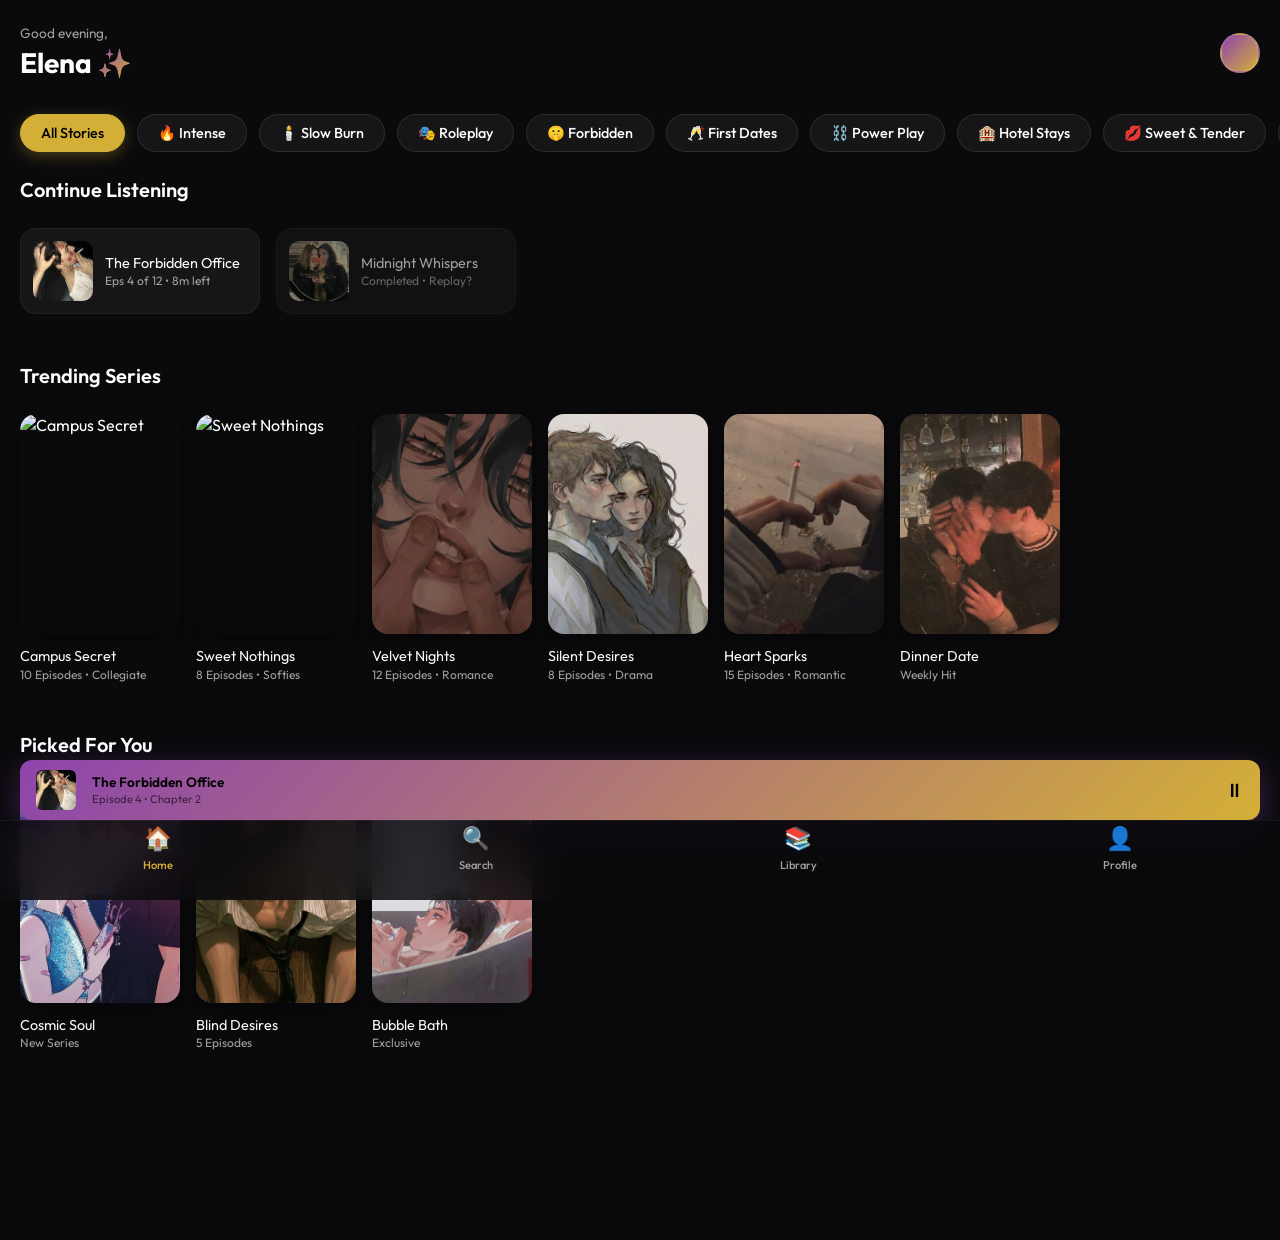
==== index.html @ 640fdff1 "Initial homepage" ====
<!DOCTYPE html>
<html lang="en">

<head>
    <meta charset="UTF-8">
    <meta name="viewport" content="width=device-width, initial-scale=1.0, maximum-scale=1.0, user-scalable=no">
    <title>Aura Audio | Home</title>
    <meta name="description" content="Aura Audio Mobile Experience">
    <link rel="stylesheet" href="index.css">
    <!-- Lucide Icons (optional, using emojis for speed/reliability in this demo) -->
</head>

<body>
    <!-- App Header -->
    <header class="app-header">
        <div class="header-left">
            <p style="color: var(--clr-text-secondary); font-size: 0.85rem;">Good evening,</p>
            <h1>Elena <span class="text-gradient">✨</span></h1>
        </div>
        <div class="header-right">
            <div class="profile-trigger"></div>
        </div>
    </header>

    <!-- Category Chips -->
    <div class="chips-container">
        <div class="chip active">All Stories</div>
        <div class="chip">🔥 Intense</div>
        <div class="chip">🕯️ Slow Burn</div>
        <div class="chip">🎭 Roleplay</div>
        <div class="chip">🤫 Forbidden</div>
        <div class="chip">🥂 First Dates</div>
        <div class="chip">⛓️ Power Play</div>
        <div class="chip">🏨 Hotel Stays</div>
        <div class="chip">💋 Sweet & Tender</div>
        <div class="chip">🏫 Collegiate</div>
        <div class="chip">🎸 Rockstars</div>
        <div class="chip">🐾 Softies</div>
    </div>

    <!-- Continue Listening -->
    <section class="scroll-section">
        <h2>Continue Listening</h2>
        <div class="scroll-rail">
            <div class="rail-card-sq">
                <div class="sq-thumb">
                    <img src="assets/thumb_2.jpg" alt="The Forbidden Office">
                </div>
                <div class="card-info">
                    <div class="title">The Forbidden Office</div>
                    <div class="subtitle">Eps 4 of 12 • 8m left</div>
                </div>
            </div>
            <div class="rail-card-sq" style="opacity: 0.6;">
                <div class="sq-thumb">
                    <img src="assets/thumb_1.jpg" alt="Midnight Whispers">
                </div>
                <div class="card-info">
                    <div class="title">Midnight Whispers</div>
                    <div class="subtitle">Completed • Replay?</div>
                </div>
            </div>
        </div>
    </section>

    <!-- Trending Now -->
    <section class="scroll-section">
        <h2>Trending Series</h2>
        <div class="scroll-rail">
            <div class="rail-card fade-in">
                <div class="card-thumb">
                    <img src="assets/thumb_11.jpg" alt="Campus Secret">
                </div>
                <div class="card-info">
                    <div class="title">Campus Secret</div>
                    <div class="subtitle">10 Episodes • Collegiate</div>
                </div>
            </div>
            <div class="rail-card fade-in" style="animation-delay: 0.1s;">
                <div class="card-thumb">
                    <img src="assets/thumb_12.jpg" alt="Sweet Nothings">
                </div>
                <div class="card-info">
                    <div class="title">Sweet Nothings</div>
                    <div class="subtitle">8 Episodes • Softies</div>
                </div>
            </div>
            <div class="rail-card fade-in" style="animation-delay: 0.15s;">
                <div class="card-thumb">
                    <img src="assets/thumb_4.jpg" alt="Velvet Nights">
                </div>
                <div class="card-info">
                    <div class="title">Velvet Nights</div>
                    <div class="subtitle">12 Episodes • Romance</div>
                </div>
            </div>
            <div class="rail-card fade-in" style="animation-delay: 0.1s;">
                <div class="card-thumb">
                    <img src="assets/thumb_5.jpg" alt="Silent Desires">
                </div>
                <div class="card-info">
                    <div class="title">Silent Desires</div>
                    <div class="subtitle">8 Episodes • Drama</div>
                </div>
            </div>
            <div class="rail-card fade-in" style="animation-delay: 0.2s;">
                <div class="card-thumb">
                    <img src="assets/thumb_6.jpg" alt="Golden Hour">
                </div>
                <div class="card-info">
                    <div class="title">Heart Sparks</div>
                    <div class="subtitle">15 Episodes • Romantic</div>
                </div>
            </div>
            <div class="rail-card fade-in" style="animation-delay: 0.3s;">
                <div class="card-thumb">
                    <img src="assets/thumb_7.jpg" alt="Late Night">
                </div>
                <div class="card-info">
                    <div class="title">Dinner Date</div>
                    <div class="subtitle">Weekly Hit</div>
                </div>
            </div>
        </div>
    </section>

    <!-- Picked For You (Grid Style) -->
    <section class="scroll-section">
        <h2>Picked For You</h2>
        <div class="scroll-rail">
            <div class="rail-card fade-in" style="animation-delay: 0.3s;">
                <div class="card-thumb">
                    <img src="assets/thumb_8.jpg" alt="Cosmic Soul">
                </div>
                <div class="card-info">
                    <div class="title">Cosmic Soul</div>
                    <div class="subtitle">New Series</div>
                </div>
            </div>
            <div class="rail-card fade-in" style="animation-delay: 0.4s;">
                <div class="card-thumb">
                    <img src="assets/thumb_9.jpg" alt="Blind Desires">
                </div>
                <div class="card-info">
                    <div class="title">Blind Desires</div>
                    <div class="subtitle">5 Episodes</div>
                </div>
            </div>
            <div class="rail-card fade-in" style="animation-delay: 0.5s;">
                <div class="card-thumb">
                    <img src="assets/thumb_10.jpg" alt="Bubble Bath">
                </div>
                <div class="card-info">
                    <div class="title">Bubble Bath</div>
                    <div class="subtitle">Exclusive</div>
                </div>
            </div>
        </div>
    </section>

    <!-- Now Playing Fixed Bar -->
    <div class="now-playing">
        <div class="np-thumb">
            <img src="assets/thumb_2.jpg" alt="NP Thumb">
        </div>
        <div class="np-info">
            <div class="np-title">The Forbidden Office</div>
            <div class="np-subtitle">Episode 4 • Chapter 2</div>
        </div>
        <div class="np-controls">
            <div class="play-btn">⏸</div>
        </div>
    </div>

    <!-- Bottom Navigation -->
    <nav class="bottom-nav">
        <div class="nav-item active">
            <div class="nav-icon">🏠</div>
            <span>Home</span>
        </div>
        <div class="nav-item">
            <div class="nav-icon">🔍</div>
            <span>Search</span>
        </div>
        <div class="nav-item">
            <div class="nav-icon">📚</div>
            <span>Library</span>
        </div>
        <div class="nav-item">
            <div class="nav-icon">👤</div>
            <span>Profile</span>
        </div>
    </nav>
    <script>
        // Category Chip Selection
        const chips = document.querySelectorAll('.chip');
        chips.forEach(chip => {
            chip.addEventListener('click', () => {
                chips.forEach(c => c.classList.remove('active'));
                chip.classList.add('active');
            });
        });

        // Bottom Nav Active State
        const navItems = document.querySelectorAll('.nav-item');
        navItems.forEach(item => {
            item.addEventListener('click', () => {
                navItems.forEach(i => i.classList.remove('active'));
                item.classList.add('active');
            });
        });

        // Now Playing Toggle
        const playBtn = document.querySelector('.play-btn');
        let isPlaying = false;
        playBtn.addEventListener('click', () => {
            isPlaying = !isPlaying;
            playBtn.textContent = isPlaying ? '▶️' : '⏸';
        });

        // Scroll Reveal Animation (Intersection Observer)
        const observerOptions = {
            threshold: 0.1
        };

        const observer = new IntersectionObserver((entries) => {
            entries.forEach(entry => {
                if (entry.isIntersecting) {
                    entry.target.classList.add('visible');
                    observer.unobserve(entry.target);
                }
            });
        }, observerOptions);

        document.querySelectorAll('.fade-in, .rail-card, .rail-card-sq').forEach(el => {
            observer.observe(el);
        });
    </script>
</body>

</html>
---- index.css ----
@import url('https://fonts.googleapis.com/css2?family=Outfit:wght@300;400;600;700&display=swap');

:root {
    /* Identical Color Palette for Brand Consistency */
    --clr-bg: #0a0a0c;
    --clr-surface: rgba(255, 255, 255, 0.05);
    --clr-accent-primary: #d4af37;
    /* Gold */
    --clr-accent-secondary: #8e44ad;
    /* Purple */
    --clr-text-primary: #ffffff;
    --clr-text-secondary: #a0a0a0;

    --grad-aura: linear-gradient(135deg, #8e44ad 0%, #d4af37 100%);
    --grad-dark-overlay: linear-gradient(180deg, rgba(10, 10, 12, 0) 0%, #0a0a0c 100%);

    --transition-smooth: all 0.3s cubic-bezier(0.4, 0, 0.2, 1);
    --safe-area-bottom: 80px;
    /* Space for bottom nav */
}

* {
    margin: 0;
    padding: 0;
    box-sizing: border-box;
    -webkit-tap-highlight-color: transparent;
}

body {
    font-family: 'Outfit', sans-serif;
    background-color: var(--clr-bg);
    color: var(--clr-text-primary);
    line-height: 1.4;
    overflow-x: hidden;
    padding-bottom: calc(var(--safe-area-bottom) + 60px);
    /* Bottom Nav + Now Playing */
}

/* Typography Refinement for App */
h1 {
    font-size: 1.75rem;
    font-weight: 700;
}

h2 {
    font-size: 1.25rem;
    font-weight: 600;
    margin-bottom: 1rem;
    padding: 0 1.25rem;
}

h3 {
    font-size: 1rem;
    font-weight: 600;
}

.text-gradient {
    background: var(--grad-aura);
    -webkit-background-clip: text;
    background-clip: text;
    -webkit-text-fill-color: transparent;
}

/* App Header */
.app-header {
    padding: 1.5rem 1.25rem;
    display: flex;
    justify-content: space-between;
    align-items: center;
    position: sticky;
    top: 0;
    z-index: 100;
    background: var(--clr-bg);
}

.profile-trigger {
    width: 40px;
    height: 40px;
    border-radius: 50%;
    background: var(--grad-aura);
    border: 2px solid rgba(255, 255, 255, 0.1);
}

.logo-mini {
    font-weight: 700;
    letter-spacing: 1px;
    font-size: 1.1rem;
}

/* Category Chips */
.chips-container {
    display: flex;
    gap: 0.75rem;
    overflow-x: auto;
    padding: 0.5rem 1.25rem 1.5rem;
    scrollbar-width: none;
    /* Firefox */
}

.chips-container::-webkit-scrollbar {
    display: none;
}

.chip {
    padding: 0.5rem 1.25rem;
    background: rgba(255, 255, 255, 0.05);
    backdrop-filter: blur(8px);
    -webkit-backdrop-filter: blur(8px);
    border: 1px solid rgba(255, 255, 255, 0.1);
    border-radius: 50px;
    white-space: nowrap;
    font-size: 0.9rem;
    font-weight: 500;
    transition: var(--transition-smooth);
    cursor: pointer;
}

.chip:active {
    transform: scale(0.95);
}

.chip.active {
    background: var(--clr-accent-primary);
    color: #000;
    border-color: var(--clr-accent-primary);
    box-shadow: 0 4px 15px rgba(212, 175, 55, 0.3);
}

/* Horizontal Content Rails */
.scroll-section {
    margin-bottom: 2rem;
}

.scroll-rail {
    display: flex;
    gap: 1rem;
    overflow-x: auto;
    padding: 0.5rem 1.25rem 1rem;
    /* Added padding for shadow/scale room */
    scrollbar-width: none;
}

.scroll-rail::-webkit-scrollbar {
    display: none;
}

.rail-card {
    flex: 0 0 160px;
    transition: var(--transition-smooth);
    cursor: pointer;
}

.rail-card:active {
    transform: scale(0.98);
}

.card-thumb {
    width: 160px;
    height: 220px;
    border-radius: 16px;
    overflow: hidden;
    position: relative;
    margin-bottom: 0.75rem;
    box-shadow: 0 10px 20px rgba(0, 0, 0, 0.3);
}

.card-thumb img {
    width: 100%;
    height: 100%;
    object-fit: cover;
}

.card-info .title {
    font-size: 0.9rem;
    display: -webkit-box;
    -webkit-line-clamp: 1;
    line-clamp: 1;
    -webkit-box-orient: vertical;
    overflow: hidden;
}

.card-info .subtitle {
    font-size: 0.75rem;
    color: var(--clr-text-secondary);
}

/* Square Cards (Continue Listening) */
.rail-card-sq {
    flex: 0 0 240px;
    background: var(--clr-surface);
    border-radius: 16px;
    display: flex;
    align-items: center;
    padding: 0.75rem;
    gap: 0.75rem;
    border: 1px solid rgba(255, 255, 255, 0.05);
    cursor: pointer;
    transition: var(--transition-smooth);
}

.rail-card-sq:active {
    transform: scale(0.98);
}

.sq-thumb {
    width: 60px;
    height: 60px;
    border-radius: 10px;
    overflow: hidden;
}

.sq-thumb img {
    width: 100%;
    height: 100%;
    object-fit: cover;
}

/* Bottom Navigation */
.bottom-nav {
    position: fixed;
    bottom: 0;
    left: 0;
    width: 100%;
    height: var(--safe-area-bottom);
    background: rgba(10, 10, 12, 0.85);
    backdrop-filter: blur(20px);
    -webkit-backdrop-filter: blur(20px);
    display: flex;
    justify-content: space-around;
    align-items: center;
    padding-bottom: 1.5rem;
    /* Safe area for modern phones */
    border-top: 1px solid rgba(255, 255, 255, 0.05);
    z-index: 1000;
}

.nav-item {
    display: flex;
    flex-direction: column;
    align-items: center;
    gap: 4px;
    color: var(--clr-text-secondary);
    font-size: 0.7rem;
    font-weight: 500;
}

.nav-item.active {
    color: var(--clr-accent-primary);
}

.nav-item:active .nav-icon {
    transform: scale(1.2);
}

.nav-icon {
    font-size: 1.4rem;
    transition: transform 0.2s cubic-bezier(0.175, 0.885, 0.32, 1.275);
}

/* Now Playing Bar */
.now-playing {
    position: fixed;
    bottom: var(--safe-area-bottom);
    left: 1.25rem;
    right: 1.25rem;
    height: 60px;
    background: var(--grad-aura);
    border-radius: 12px;
    display: flex;
    align-items: center;
    padding: 0 1rem;
    gap: 1rem;
    z-index: 999;
    box-shadow: 0 10px 30px rgba(142, 68, 173, 0.4);
    animation: slideUpNp 0.8s cubic-bezier(0.4, 0, 0.2, 1) forwards;
}

@keyframes slideUpNp {
    from {
        transform: translateY(100px);
        opacity: 0;
    }

    to {
        transform: translateY(0);
        opacity: 1;
    }
}

.np-thumb {
    width: 40px;
    height: 40px;
    border-radius: 6px;
    overflow: hidden;
}

.np-thumb img {
    width: 100%;
    height: 100%;
    object-fit: cover;
}

.np-info {
    flex: 1;
}

.np-title {
    font-size: 0.85rem;
    font-weight: 600;
    color: #000;
}

.np-subtitle {
    font-size: 0.7rem;
    color: rgba(0, 0, 0, 0.6);
}

.np-controls {
    display: flex;
    gap: 1rem;
    color: #000;
    font-size: 1.2rem;
}

/* Animations */
.fade-in {
    opacity: 0;
    transform: translateY(10px);
    animation: appFadeIn 0.6s ease-out forwards;
}

@keyframes appFadeIn {
    to {
        opacity: 1;
        transform: translateY(0);
    }
}
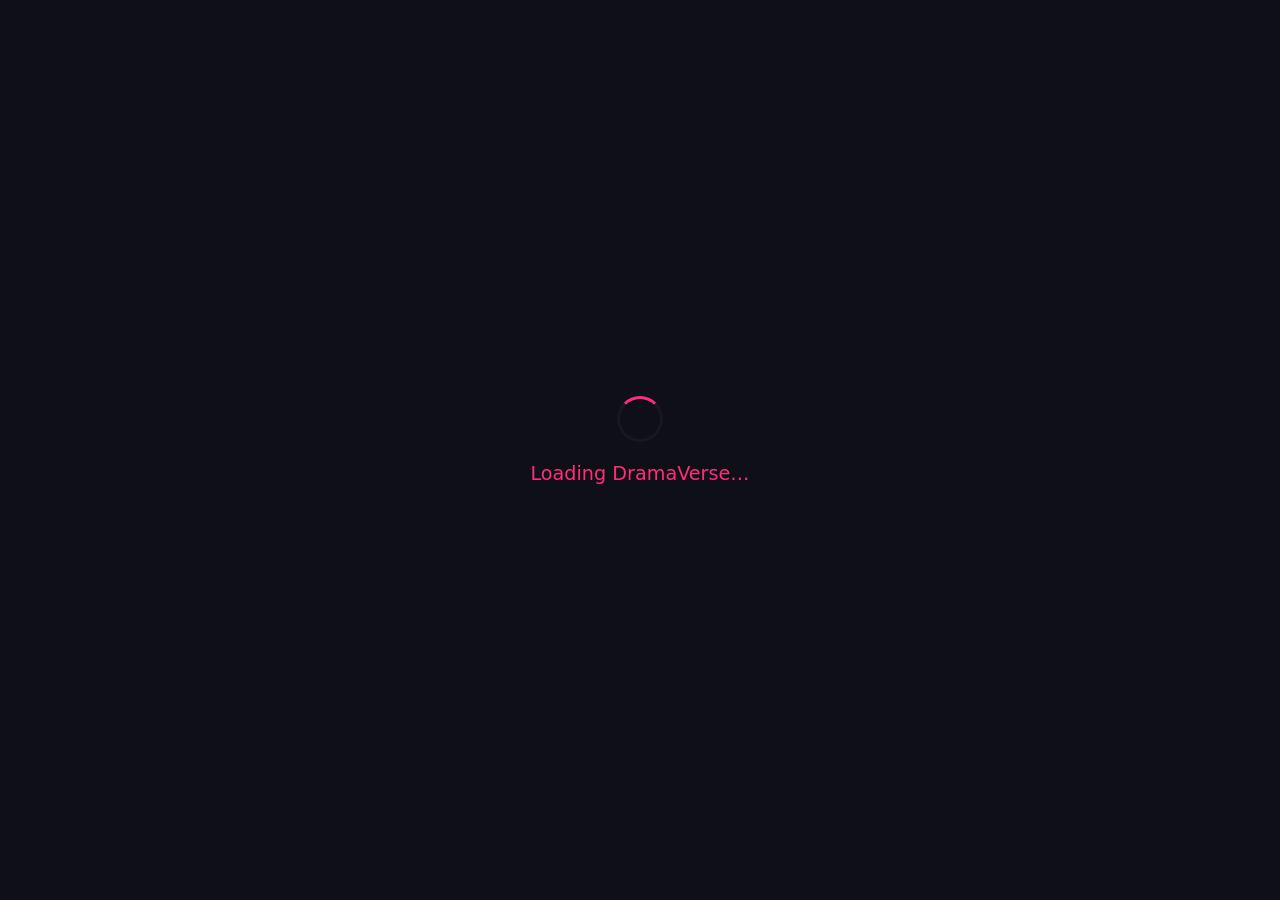
==== commit 9e37cd3d: "deploy: 22eb3e5d68d22bf5d6a2b92200f7ccbc6b1f155a" ====
--- a/index.html
+++ b/index.html
@@ -1,241 +1,67 @@
 <!DOCTYPE html>
-<html lang="en">
+<html>
+<head>
+  <!--
+    If you are serving your web app in a path other than the root, change the
+    href value below to reflect the base path you are serving from.
 
-<head>
-    <meta charset="UTF-8">
-    <meta name="viewport" content="width=device-width, initial-scale=1.0, maximum-scale=1.0, user-scalable=no">
-    <title>Aura Audio | Home</title>
-    <meta name="description" content="Aura Audio Mobile Experience">
-    <link rel="stylesheet" href="index.css">
-    <!-- Lucide Icons (optional, using emojis for speed/reliability in this demo) -->
+    The path provided below has to start and end with a slash "/" in order for
+    it to work correctly.
+
+    For more details:
+    * https://developer.mozilla.org/en-US/docs/Web/HTML/Element/base
+
+    This is a placeholder for base href that will be replaced by the value of
+    the `--base-href` argument provided to `flutter build`.
+  -->
+  <base href="/novel-app/">
+
+  <meta charset="UTF-8">
+  <meta content="IE=Edge" http-equiv="X-UA-Compatible">
+  <meta name="description" content="A new Flutter project.">
+
+  <!-- iOS meta tags & icons -->
+  <meta name="mobile-web-app-capable" content="yes">
+  <meta name="apple-mobile-web-app-status-bar-style" content="black">
+  <meta name="apple-mobile-web-app-title" content="novel_app">
+  <link rel="apple-touch-icon" href="icons/Icon-192.png">
+
+  <!-- Favicon -->
+  <link rel="icon" type="image/png" href="favicon.png"/>
+
+  <title>DramaVerse</title>
+  <link rel="manifest" href="manifest.json">
+  <style>
+    body { margin: 0; background: #0F0F1A; color: #fff; font-family: system-ui, sans-serif; display: flex; align-items: center; justify-content: center; min-height: 100vh; }
+    #loading { text-align: center; }
+    #loading p { color: #FF2D78; font-size: 1.2rem; }
+    .spinner { width: 40px; height: 40px; margin: 0 auto 1rem; border: 3px solid #161625; border-top-color: #FF2D78; border-radius: 50%; animation: spin 0.8s linear infinite; }
+    @keyframes spin { to { transform: rotate(360deg); } }
+    #error { display: none; color: #ff6b6b; max-width: 90%; word-break: break-all; }
+  </style>
 </head>
-
 <body>
-    <!-- App Header -->
-    <header class="app-header">
-        <div class="header-left">
-            <p style="color: var(--clr-text-secondary); font-size: 0.85rem;">Good evening,</p>
-            <h1>Elena <span class="text-gradient">✨</span></h1>
-        </div>
-        <div class="header-right">
-            <div class="profile-trigger"></div>
-        </div>
-    </header>
-
-    <!-- Category Chips -->
-    <div class="chips-container">
-        <div class="chip active">All Stories</div>
-        <div class="chip">🔥 Intense</div>
-        <div class="chip">🕯️ Slow Burn</div>
-        <div class="chip">🎭 Roleplay</div>
-        <div class="chip">🤫 Forbidden</div>
-        <div class="chip">🥂 First Dates</div>
-        <div class="chip">⛓️ Power Play</div>
-        <div class="chip">🏨 Hotel Stays</div>
-        <div class="chip">💋 Sweet & Tender</div>
-        <div class="chip">🏫 Collegiate</div>
-        <div class="chip">🎸 Rockstars</div>
-        <div class="chip">🐾 Softies</div>
-    </div>
-
-    <!-- Continue Listening -->
-    <section class="scroll-section">
-        <h2>Continue Listening</h2>
-        <div class="scroll-rail">
-            <div class="rail-card-sq">
-                <div class="sq-thumb">
-                    <img src="assets/thumb_2.jpg" alt="The Forbidden Office">
-                </div>
-                <div class="card-info">
-                    <div class="title">The Forbidden Office</div>
-                    <div class="subtitle">Eps 4 of 12 • 8m left</div>
-                </div>
-            </div>
-            <div class="rail-card-sq" style="opacity: 0.6;">
-                <div class="sq-thumb">
-                    <img src="assets/thumb_1.jpg" alt="Midnight Whispers">
-                </div>
-                <div class="card-info">
-                    <div class="title">Midnight Whispers</div>
-                    <div class="subtitle">Completed • Replay?</div>
-                </div>
-            </div>
-        </div>
-    </section>
-
-    <!-- Trending Now -->
-    <section class="scroll-section">
-        <h2>Trending Series</h2>
-        <div class="scroll-rail">
-            <div class="rail-card fade-in">
-                <div class="card-thumb">
-                    <img src="assets/thumb_11.jpg" alt="Campus Secret">
-                </div>
-                <div class="card-info">
-                    <div class="title">Campus Secret</div>
-                    <div class="subtitle">10 Episodes • Collegiate</div>
-                </div>
-            </div>
-            <div class="rail-card fade-in" style="animation-delay: 0.1s;">
-                <div class="card-thumb">
-                    <img src="assets/thumb_12.jpg" alt="Sweet Nothings">
-                </div>
-                <div class="card-info">
-                    <div class="title">Sweet Nothings</div>
-                    <div class="subtitle">8 Episodes • Softies</div>
-                </div>
-            </div>
-            <div class="rail-card fade-in" style="animation-delay: 0.15s;">
-                <div class="card-thumb">
-                    <img src="assets/thumb_4.jpg" alt="Velvet Nights">
-                </div>
-                <div class="card-info">
-                    <div class="title">Velvet Nights</div>
-                    <div class="subtitle">12 Episodes • Romance</div>
-                </div>
-            </div>
-            <div class="rail-card fade-in" style="animation-delay: 0.1s;">
-                <div class="card-thumb">
-                    <img src="assets/thumb_5.jpg" alt="Silent Desires">
-                </div>
-                <div class="card-info">
-                    <div class="title">Silent Desires</div>
-                    <div class="subtitle">8 Episodes • Drama</div>
-                </div>
-            </div>
-            <div class="rail-card fade-in" style="animation-delay: 0.2s;">
-                <div class="card-thumb">
-                    <img src="assets/thumb_6.jpg" alt="Golden Hour">
-                </div>
-                <div class="card-info">
-                    <div class="title">Heart Sparks</div>
-                    <div class="subtitle">15 Episodes • Romantic</div>
-                </div>
-            </div>
-            <div class="rail-card fade-in" style="animation-delay: 0.3s;">
-                <div class="card-thumb">
-                    <img src="assets/thumb_7.jpg" alt="Late Night">
-                </div>
-                <div class="card-info">
-                    <div class="title">Dinner Date</div>
-                    <div class="subtitle">Weekly Hit</div>
-                </div>
-            </div>
-        </div>
-    </section>
-
-    <!-- Picked For You (Grid Style) -->
-    <section class="scroll-section">
-        <h2>Picked For You</h2>
-        <div class="scroll-rail">
-            <div class="rail-card fade-in" style="animation-delay: 0.3s;">
-                <div class="card-thumb">
-                    <img src="assets/thumb_8.jpg" alt="Cosmic Soul">
-                </div>
-                <div class="card-info">
-                    <div class="title">Cosmic Soul</div>
-                    <div class="subtitle">New Series</div>
-                </div>
-            </div>
-            <div class="rail-card fade-in" style="animation-delay: 0.4s;">
-                <div class="card-thumb">
-                    <img src="assets/thumb_9.jpg" alt="Blind Desires">
-                </div>
-                <div class="card-info">
-                    <div class="title">Blind Desires</div>
-                    <div class="subtitle">5 Episodes</div>
-                </div>
-            </div>
-            <div class="rail-card fade-in" style="animation-delay: 0.5s;">
-                <div class="card-thumb">
-                    <img src="assets/thumb_10.jpg" alt="Bubble Bath">
-                </div>
-                <div class="card-info">
-                    <div class="title">Bubble Bath</div>
-                    <div class="subtitle">Exclusive</div>
-                </div>
-            </div>
-        </div>
-    </section>
-
-    <!-- Now Playing Fixed Bar -->
-    <div class="now-playing">
-        <div class="np-thumb">
-            <img src="assets/thumb_2.jpg" alt="NP Thumb">
-        </div>
-        <div class="np-info">
-            <div class="np-title">The Forbidden Office</div>
-            <div class="np-subtitle">Episode 4 • Chapter 2</div>
-        </div>
-        <div class="np-controls">
-            <div class="play-btn">⏸</div>
-        </div>
-    </div>
-
-    <!-- Bottom Navigation -->
-    <nav class="bottom-nav">
-        <div class="nav-item active">
-            <div class="nav-icon">🏠</div>
-            <span>Home</span>
-        </div>
-        <div class="nav-item">
-            <div class="nav-icon">🔍</div>
-            <span>Search</span>
-        </div>
-        <div class="nav-item">
-            <div class="nav-icon">📚</div>
-            <span>Library</span>
-        </div>
-        <div class="nav-item">
-            <div class="nav-icon">👤</div>
-            <span>Profile</span>
-        </div>
-    </nav>
-    <script>
-        // Category Chip Selection
-        const chips = document.querySelectorAll('.chip');
-        chips.forEach(chip => {
-            chip.addEventListener('click', () => {
-                chips.forEach(c => c.classList.remove('active'));
-                chip.classList.add('active');
-            });
-        });
-
-        // Bottom Nav Active State
-        const navItems = document.querySelectorAll('.nav-item');
-        navItems.forEach(item => {
-            item.addEventListener('click', () => {
-                navItems.forEach(i => i.classList.remove('active'));
-                item.classList.add('active');
-            });
-        });
-
-        // Now Playing Toggle
-        const playBtn = document.querySelector('.play-btn');
-        let isPlaying = false;
-        playBtn.addEventListener('click', () => {
-            isPlaying = !isPlaying;
-            playBtn.textContent = isPlaying ? '▶️' : '⏸';
-        });
-
-        // Scroll Reveal Animation (Intersection Observer)
-        const observerOptions = {
-            threshold: 0.1
-        };
-
-        const observer = new IntersectionObserver((entries) => {
-            entries.forEach(entry => {
-                if (entry.isIntersecting) {
-                    entry.target.classList.add('visible');
-                    observer.unobserve(entry.target);
-                }
-            });
-        }, observerOptions);
-
-        document.querySelectorAll('.fade-in, .rail-card, .rail-card-sq').forEach(el => {
-            observer.observe(el);
-        });
-    </script>
+  <div id="loading">
+    <div class="spinner"></div>
+    <p>Loading DramaVerse…</p>
+  </div>
+  <div id="error"></div>
+  <script>
+    window.addEventListener('error', function(e) {
+      document.getElementById('loading').style.display = 'none';
+      var err = document.getElementById('error');
+      err.style.display = 'block';
+      err.textContent = 'Load error: ' + (e.message || e.reason || 'Unknown');
+    });
+    window.addEventListener('flutter-first-frame', function() {
+      document.getElementById('loading').style.display = 'none';
+    });
+    setTimeout(function() {
+      if (document.getElementById('loading').style.display !== 'none') {
+        document.getElementById('loading').innerHTML = '<p>Still loading… Check the browser console (F12) for errors.</p>';
+      }
+    }, 8000);
+  </script>
+  <script src="flutter_bootstrap.js" async></script>
 </body>
-
-</html>+</html>
